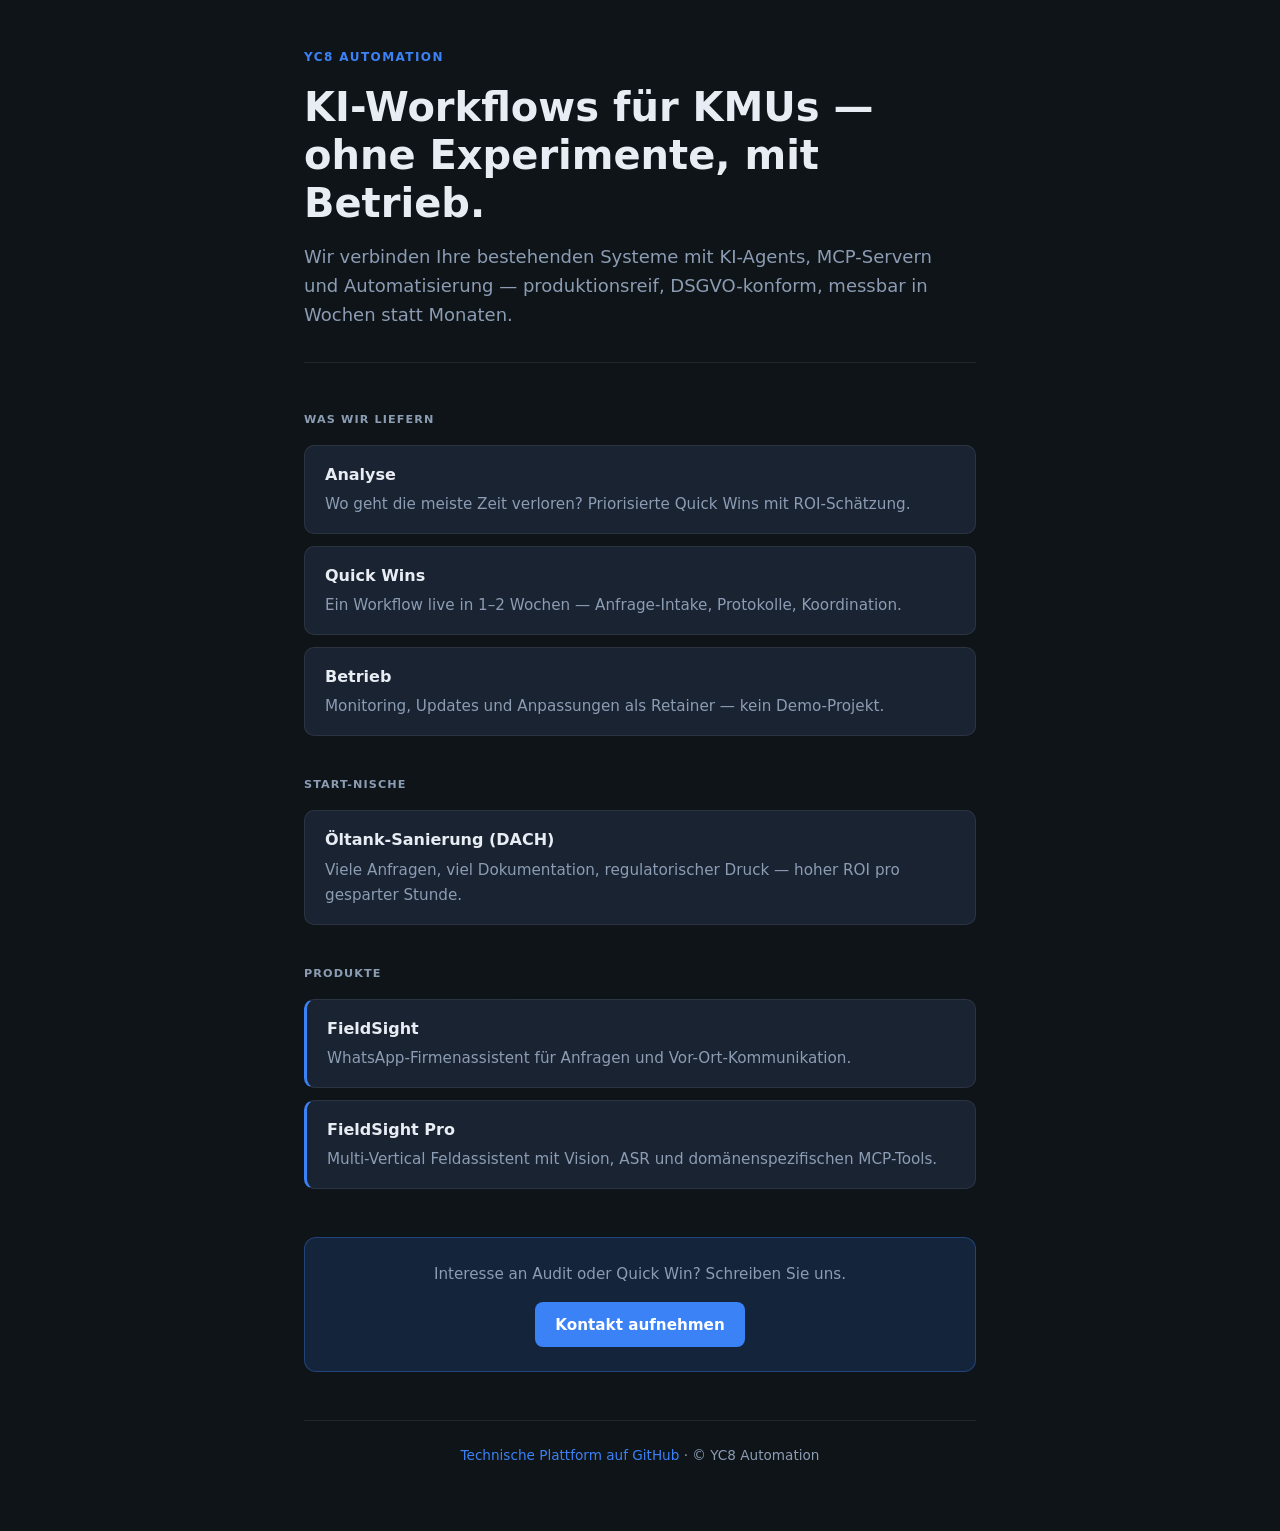
==== index.html @ 68c222c3 "Add simple GitHub Pages presentation site. Single-page landing with value proposition, services, pro" ====
<!DOCTYPE html>
<html lang="de">
<head>
  <meta charset="UTF-8">
  <meta name="viewport" content="width=device-width, initial-scale=1">
  <title>YC8 Automation — KI-Workflows für KMUs</title>
  <meta name="description" content="YC8 Automation verbindet bestehende Systeme mit KI-Agents, MCP-Servern und Workflows — produktionsreif und DSGVO-konform.">
  <style>
    :root {
      --bg: #0f1419;
      --surface: #1a2332;
      --text: #e8edf4;
      --muted: #8b9cb3;
      --accent: #3b82f6;
      --accent-soft: rgba(59, 130, 246, 0.15);
      --border: rgba(255, 255, 255, 0.08);
    }

    * { box-sizing: border-box; margin: 0; padding: 0; }

    body {
      font-family: system-ui, -apple-system, "Segoe UI", Roboto, sans-serif;
      background: var(--bg);
      color: var(--text);
      line-height: 1.6;
      min-height: 100vh;
    }

    .wrap {
      max-width: 720px;
      margin: 0 auto;
      padding: 3rem 1.5rem 4rem;
    }

    header {
      margin-bottom: 3rem;
      padding-bottom: 2rem;
      border-bottom: 1px solid var(--border);
    }

    .logo {
      font-size: 0.75rem;
      font-weight: 600;
      letter-spacing: 0.12em;
      text-transform: uppercase;
      color: var(--accent);
      margin-bottom: 1rem;
    }

    h1 {
      font-size: clamp(1.75rem, 5vw, 2.5rem);
      font-weight: 700;
      line-height: 1.2;
      margin-bottom: 1rem;
    }

    .lead {
      font-size: 1.125rem;
      color: var(--muted);
      max-width: 36em;
    }

    section {
      margin-bottom: 2.5rem;
    }

    h2 {
      font-size: 0.7rem;
      font-weight: 600;
      letter-spacing: 0.1em;
      text-transform: uppercase;
      color: var(--muted);
      margin-bottom: 1rem;
    }

    ul {
      list-style: none;
      display: grid;
      gap: 0.75rem;
    }

    li {
      background: var(--surface);
      border: 1px solid var(--border);
      border-radius: 10px;
      padding: 1rem 1.25rem;
    }

    li strong {
      display: block;
      margin-bottom: 0.25rem;
    }

    li span {
      color: var(--muted);
      font-size: 0.95rem;
    }

    .products li {
      border-left: 3px solid var(--accent);
    }

    .cta {
      margin-top: 3rem;
      padding: 1.5rem;
      background: var(--accent-soft);
      border: 1px solid rgba(59, 130, 246, 0.35);
      border-radius: 12px;
      text-align: center;
    }

    .cta p {
      color: var(--muted);
      margin-bottom: 1rem;
      font-size: 0.95rem;
    }

    a {
      color: var(--accent);
      text-decoration: none;
    }

    a:hover { text-decoration: underline; }

    .btn {
      display: inline-block;
      background: var(--accent);
      color: #fff !important;
      padding: 0.65rem 1.25rem;
      border-radius: 8px;
      font-weight: 600;
      font-size: 0.95rem;
      text-decoration: none !important;
    }

    .btn:hover {
      filter: brightness(1.1);
      text-decoration: none !important;
    }

    footer {
      margin-top: 3rem;
      padding-top: 1.5rem;
      border-top: 1px solid var(--border);
      font-size: 0.85rem;
      color: var(--muted);
      text-align: center;
    }
  </style>
</head>
<body>
  <div class="wrap">
    <header>
      <div class="logo">YC8 Automation</div>
      <h1>KI-Workflows für KMUs — ohne Experimente, mit Betrieb.</h1>
      <p class="lead">
        Wir verbinden Ihre bestehenden Systeme mit KI-Agents, MCP-Servern und Automatisierung —
        produktionsreif, DSGVO-konform, messbar in Wochen statt Monaten.
      </p>
    </header>

    <section>
      <h2>Was wir liefern</h2>
      <ul>
        <li>
          <strong>Analyse</strong>
          <span>Wo geht die meiste Zeit verloren? Priorisierte Quick Wins mit ROI-Schätzung.</span>
        </li>
        <li>
          <strong>Quick Wins</strong>
          <span>Ein Workflow live in 1–2 Wochen — Anfrage-Intake, Protokolle, Koordination.</span>
        </li>
        <li>
          <strong>Betrieb</strong>
          <span>Monitoring, Updates und Anpassungen als Retainer — kein Demo-Projekt.</span>
        </li>
      </ul>
    </section>

    <section>
      <h2>Start-Nische</h2>
      <ul>
        <li>
          <strong>Öltank-Sanierung (DACH)</strong>
          <span>Viele Anfragen, viel Dokumentation, regulatorischer Druck — hoher ROI pro gesparter Stunde.</span>
        </li>
      </ul>
    </section>

    <section>
      <h2>Produkte</h2>
      <ul class="products">
        <li>
          <strong>FieldSight</strong>
          <span>WhatsApp-Firmenassistent für Anfragen und Vor-Ort-Kommunikation.</span>
        </li>
        <li>
          <strong>FieldSight Pro</strong>
          <span>Multi-Vertical Feldassistent mit Vision, ASR und domänenspezifischen MCP-Tools.</span>
        </li>
      </ul>
    </section>

    <div class="cta">
      <p>Interesse an Audit oder Quick Win? Schreiben Sie uns.</p>
      <a class="btn" href="mailto:info@yc8-automation.de">Kontakt aufnehmen</a>
    </div>

    <footer>
      <a href="https://github.com/jaseen67/yc8-automation">Technische Plattform auf GitHub</a>
      · © YC8 Automation
    </footer>
  </div>
</body>
</html>
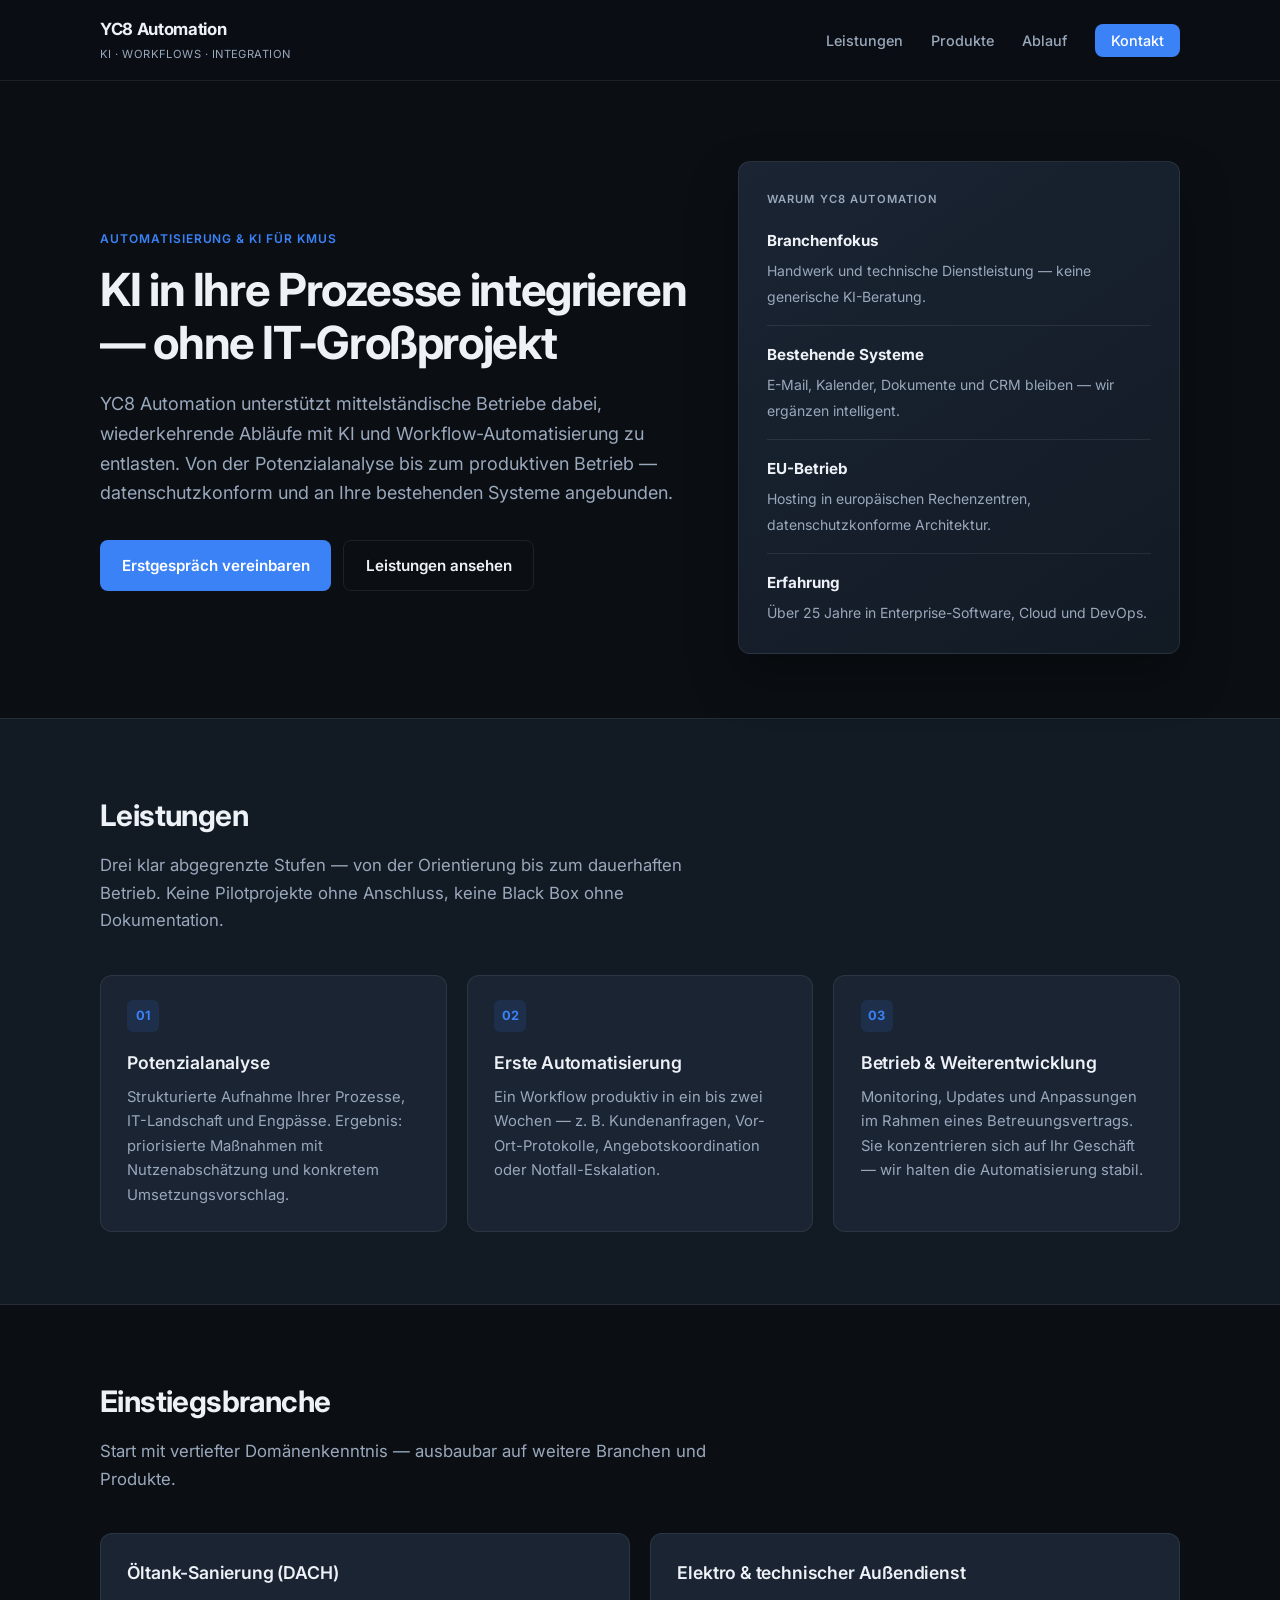
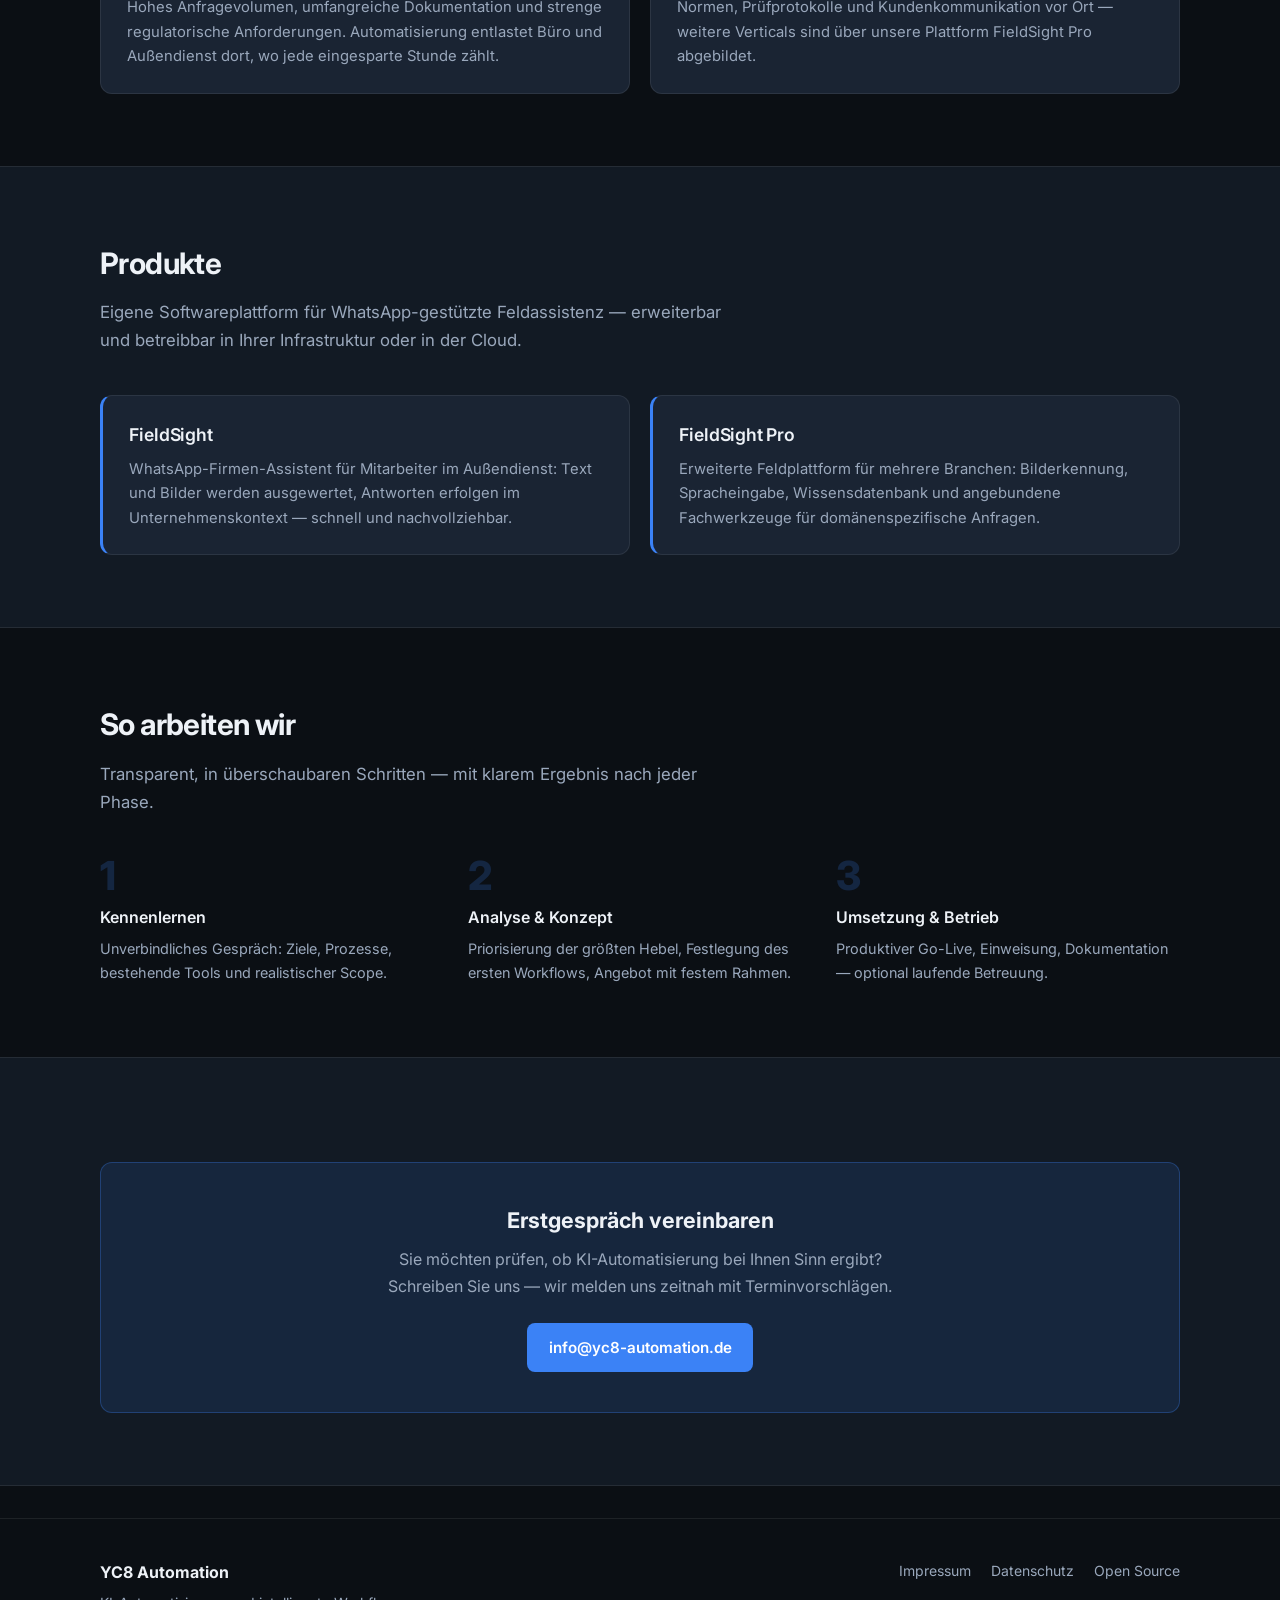
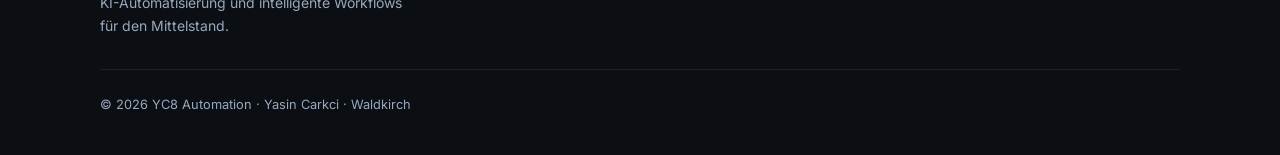
==== commit 0447d7ef: "Professionelle Unternehmenswebsite mit Impressum und Datenschutz. Vollständiges Layout, klare Leistu" ====
--- a/index.html
+++ b/index.html
@@ -3,213 +3,223 @@
 <head>
   <meta charset="UTF-8">
   <meta name="viewport" content="width=device-width, initial-scale=1">
-  <title>YC8 Automation — KI-Workflows für KMUs</title>
-  <meta name="description" content="YC8 Automation verbindet bestehende Systeme mit KI-Agents, MCP-Servern und Workflows — produktionsreif und DSGVO-konform.">
-  <style>
-    :root {
-      --bg: #0f1419;
-      --surface: #1a2332;
-      --text: #e8edf4;
-      --muted: #8b9cb3;
-      --accent: #3b82f6;
-      --accent-soft: rgba(59, 130, 246, 0.15);
-      --border: rgba(255, 255, 255, 0.08);
-    }
-
-    * { box-sizing: border-box; margin: 0; padding: 0; }
-
-    body {
-      font-family: system-ui, -apple-system, "Segoe UI", Roboto, sans-serif;
-      background: var(--bg);
-      color: var(--text);
-      line-height: 1.6;
-      min-height: 100vh;
-    }
-
-    .wrap {
-      max-width: 720px;
-      margin: 0 auto;
-      padding: 3rem 1.5rem 4rem;
-    }
-
-    header {
-      margin-bottom: 3rem;
-      padding-bottom: 2rem;
-      border-bottom: 1px solid var(--border);
-    }
-
-    .logo {
-      font-size: 0.75rem;
-      font-weight: 600;
-      letter-spacing: 0.12em;
-      text-transform: uppercase;
-      color: var(--accent);
-      margin-bottom: 1rem;
-    }
-
-    h1 {
-      font-size: clamp(1.75rem, 5vw, 2.5rem);
-      font-weight: 700;
-      line-height: 1.2;
-      margin-bottom: 1rem;
-    }
-
-    .lead {
-      font-size: 1.125rem;
-      color: var(--muted);
-      max-width: 36em;
-    }
-
-    section {
-      margin-bottom: 2.5rem;
-    }
-
-    h2 {
-      font-size: 0.7rem;
-      font-weight: 600;
-      letter-spacing: 0.1em;
-      text-transform: uppercase;
-      color: var(--muted);
-      margin-bottom: 1rem;
-    }
-
-    ul {
-      list-style: none;
-      display: grid;
-      gap: 0.75rem;
-    }
-
-    li {
-      background: var(--surface);
-      border: 1px solid var(--border);
-      border-radius: 10px;
-      padding: 1rem 1.25rem;
-    }
-
-    li strong {
-      display: block;
-      margin-bottom: 0.25rem;
-    }
-
-    li span {
-      color: var(--muted);
-      font-size: 0.95rem;
-    }
-
-    .products li {
-      border-left: 3px solid var(--accent);
-    }
-
-    .cta {
-      margin-top: 3rem;
-      padding: 1.5rem;
-      background: var(--accent-soft);
-      border: 1px solid rgba(59, 130, 246, 0.35);
-      border-radius: 12px;
-      text-align: center;
-    }
-
-    .cta p {
-      color: var(--muted);
-      margin-bottom: 1rem;
-      font-size: 0.95rem;
-    }
-
-    a {
-      color: var(--accent);
-      text-decoration: none;
-    }
-
-    a:hover { text-decoration: underline; }
-
-    .btn {
-      display: inline-block;
-      background: var(--accent);
-      color: #fff !important;
-      padding: 0.65rem 1.25rem;
-      border-radius: 8px;
-      font-weight: 600;
-      font-size: 0.95rem;
-      text-decoration: none !important;
-    }
-
-    .btn:hover {
-      filter: brightness(1.1);
-      text-decoration: none !important;
-    }
-
-    footer {
-      margin-top: 3rem;
-      padding-top: 1.5rem;
-      border-top: 1px solid var(--border);
-      font-size: 0.85rem;
-      color: var(--muted);
-      text-align: center;
-    }
-  </style>
+  <title>YC8 Automation — KI-Automatisierung für den Mittelstand</title>
+  <meta name="description" content="YC8 Automation integriert KI und Automatisierung in bestehende Prozesse — von der Potenzialanalyse bis zum laufenden Betrieb. Schwerpunkt Handwerk und technische Dienstleistung.">
+  <meta property="og:title" content="YC8 Automation">
+  <meta property="og:description" content="KI-Automatisierung für den Mittelstand — planbar umgesetzt, dauerhaft betrieben.">
+  <meta property="og:type" content="website">
+  <meta property="og:url" content="https://jaseen67.github.io/yc8-automation-official/">
+  <link rel="preconnect" href="https://fonts.googleapis.com">
+  <link rel="preconnect" href="https://fonts.gstatic.com" crossorigin>
+  <link href="https://fonts.googleapis.com/css2?family=Inter:wght@400;500;600;700&display=swap" rel="stylesheet">
+  <link rel="stylesheet" href="assets/style.css">
+  <link rel="icon" href="data:image/svg+xml,<svg xmlns='http://www.w3.org/2000/svg' viewBox='0 0 100 100'><text y='.9em' font-size='90'>⚡</text></svg>">
 </head>
 <body>
-  <div class="wrap">
-    <header>
-      <div class="logo">YC8 Automation</div>
-      <h1>KI-Workflows für KMUs — ohne Experimente, mit Betrieb.</h1>
-      <p class="lead">
-        Wir verbinden Ihre bestehenden Systeme mit KI-Agents, MCP-Servern und Automatisierung —
-        produktionsreif, DSGVO-konform, messbar in Wochen statt Monaten.
-      </p>
-    </header>
-
-    <section>
-      <h2>Was wir liefern</h2>
-      <ul>
-        <li>
-          <strong>Analyse</strong>
-          <span>Wo geht die meiste Zeit verloren? Priorisierte Quick Wins mit ROI-Schätzung.</span>
-        </li>
-        <li>
-          <strong>Quick Wins</strong>
-          <span>Ein Workflow live in 1–2 Wochen — Anfrage-Intake, Protokolle, Koordination.</span>
-        </li>
-        <li>
-          <strong>Betrieb</strong>
-          <span>Monitoring, Updates und Anpassungen als Retainer — kein Demo-Projekt.</span>
-        </li>
+  <header class="site-header">
+    <div class="container header-inner">
+      <a class="brand" href="index.html">
+        <span class="brand-name">YC8 Automation</span>
+        <span class="brand-tag">KI · Workflows · Integration</span>
+      </a>
+      <button class="menu-toggle" type="button" aria-label="Menü" onclick="document.querySelector('.nav').classList.toggle('open')">Menü</button>
+      <nav>
+        <ul class="nav">
+          <li><a href="#leistungen">Leistungen</a></li>
+          <li><a href="#produkte">Produkte</a></li>
+          <li><a href="#ablauf">Ablauf</a></li>
+          <li><a class="nav-cta" href="#kontakt">Kontakt</a></li>
+        </ul>
+      </nav>
+    </div>
+  </header>
+
+  <main>
+    <section class="hero">
+      <div class="container hero-grid">
+        <div>
+          <span class="eyebrow">Automatisierung &amp; KI für KMUs</span>
+          <h1>KI in Ihre Prozesse integrieren — ohne IT-Großprojekt</h1>
+          <p class="hero-lead">
+            YC8 Automation unterstützt mittelständische Betriebe dabei, wiederkehrende Abläufe
+            mit KI und Workflow-Automatisierung zu entlasten. Von der Potenzialanalyse bis zum
+            produktiven Betrieb — datenschutzkonform und an Ihre bestehenden Systeme angebunden.
+          </p>
+          <div class="hero-actions">
+            <a class="btn btn-primary" href="#kontakt">Erstgespräch vereinbaren</a>
+            <a class="btn btn-secondary" href="#leistungen">Leistungen ansehen</a>
+          </div>
+        </div>
+        <aside class="hero-card" aria-label="Kernversprechen">
+          <h2>Warum YC8 Automation</h2>
+          <ul class="stat-list">
+            <li>
+              <strong>Branchenfokus</strong>
+              <span>Handwerk und technische Dienstleistung — keine generische KI-Beratung.</span>
+            </li>
+            <li>
+              <strong>Bestehende Systeme</strong>
+              <span>E-Mail, Kalender, Dokumente und CRM bleiben — wir ergänzen intelligent.</span>
+            </li>
+            <li>
+              <strong>EU-Betrieb</strong>
+              <span>Hosting in europäischen Rechenzentren, datenschutzkonforme Architektur.</span>
+            </li>
+            <li>
+              <strong>Erfahrung</strong>
+              <span>Über 25 Jahre in Enterprise-Software, Cloud und DevOps.</span>
+            </li>
+          </ul>
+        </aside>
+      </div>
+    </section>
+
+    <section class="section section-alt" id="leistungen">
+      <div class="container">
+        <div class="section-header">
+          <h2>Leistungen</h2>
+          <p>
+            Drei klar abgegrenzte Stufen — von der Orientierung bis zum dauerhaften Betrieb.
+            Keine Pilotprojekte ohne Anschluss, keine Black Box ohne Dokumentation.
+          </p>
+        </div>
+        <div class="card-grid cols-3">
+          <article class="card">
+            <span class="card-num">01</span>
+            <h3>Potenzialanalyse</h3>
+            <p>
+              Strukturierte Aufnahme Ihrer Prozesse, IT-Landschaft und Engpässe.
+              Ergebnis: priorisierte Maßnahmen mit Nutzenabschätzung und konkretem Umsetzungsvorschlag.
+            </p>
+          </article>
+          <article class="card">
+            <span class="card-num">02</span>
+            <h3>Erste Automatisierung</h3>
+            <p>
+              Ein Workflow produktiv in ein bis zwei Wochen — z.&nbsp;B. Kundenanfragen,
+              Vor-Ort-Protokolle, Angebotskoordination oder Notfall-Eskalation.
+            </p>
+          </article>
+          <article class="card">
+            <span class="card-num">03</span>
+            <h3>Betrieb &amp; Weiterentwicklung</h3>
+            <p>
+              Monitoring, Updates und Anpassungen im Rahmen eines Betreuungsvertrags.
+              Sie konzentrieren sich auf Ihr Geschäft — wir halten die Automatisierung stabil.
+            </p>
+          </article>
+        </div>
+      </div>
+    </section>
+
+    <section class="section">
+      <div class="container">
+        <div class="section-header">
+          <h2>Einstiegsbranche</h2>
+          <p>
+            Start mit vertiefter Domänenkenntnis — ausbaubar auf weitere Branchen und Produkte.
+          </p>
+        </div>
+        <div class="card-grid cols-2">
+          <article class="card">
+            <h3>Öltank-Sanierung (DACH)</h3>
+            <p>
+              Hohes Anfragevolumen, umfangreiche Dokumentation und strenge regulatorische Anforderungen.
+              Automatisierung entlastet Büro und Außendienst dort, wo jede eingesparte Stunde zählt.
+            </p>
+          </article>
+          <article class="card">
+            <h3>Elektro &amp; technischer Außendienst</h3>
+            <p>
+              Normen, Prüfprotokolle und Kundenkommunikation vor Ort — weitere Verticals
+              sind über unsere Plattform FieldSight Pro abgebildet.
+            </p>
+          </article>
+        </div>
+      </div>
+    </section>
+
+    <section class="section section-alt" id="produkte">
+      <div class="container">
+        <div class="section-header">
+          <h2>Produkte</h2>
+          <p>
+            Eigene Softwareplattform für WhatsApp-gestützte Feldassistenz — erweiterbar
+            und betreibbar in Ihrer Infrastruktur oder in der Cloud.
+          </p>
+        </div>
+        <div class="card-grid cols-2">
+          <article class="card product-card">
+            <h3>FieldSight</h3>
+            <p>
+              WhatsApp-Firmen-Assistent für Mitarbeiter im Außendienst: Text und Bilder werden
+              ausgewertet, Antworten erfolgen im Unternehmenskontext — schnell und nachvollziehbar.
+            </p>
+          </article>
+          <article class="card product-card">
+            <h3>FieldSight Pro</h3>
+            <p>
+              Erweiterte Feldplattform für mehrere Branchen: Bilderkennung, Spracheingabe,
+              Wissensdatenbank und angebundene Fachwerkzeuge für domänenspezifische Anfragen.
+            </p>
+          </article>
+        </div>
+      </div>
+    </section>
+
+    <section class="section" id="ablauf">
+      <div class="container">
+        <div class="section-header">
+          <h2>So arbeiten wir</h2>
+          <p>Transparent, in überschaubaren Schritten — mit klarem Ergebnis nach jeder Phase.</p>
+        </div>
+        <div class="steps">
+          <div class="step">
+            <div class="step-num">1</div>
+            <h3>Kennenlernen</h3>
+            <p>Unverbindliches Gespräch: Ziele, Prozesse, bestehende Tools und realistischer Scope.</p>
+          </div>
+          <div class="step">
+            <div class="step-num">2</div>
+            <h3>Analyse &amp; Konzept</h3>
+            <p>Priorisierung der größten Hebel, Festlegung des ersten Workflows, Angebot mit festem Rahmen.</p>
+          </div>
+          <div class="step">
+            <div class="step-num">3</div>
+            <h3>Umsetzung &amp; Betrieb</h3>
+            <p>Produktiver Go-Live, Einweisung, Dokumentation — optional laufende Betreuung.</p>
+          </div>
+        </div>
+      </div>
+    </section>
+
+    <section class="section section-alt" id="kontakt">
+      <div class="container">
+        <div class="cta-band">
+          <h2>Erstgespräch vereinbaren</h2>
+          <p>
+            Sie möchten prüfen, ob KI-Automatisierung bei Ihnen Sinn ergibt?
+            Schreiben Sie uns — wir melden uns zeitnah mit Terminvorschlägen.
+          </p>
+          <a class="btn btn-primary" href="mailto:info@yc8-automation.de?subject=Anfrage%20YC8%20Automation">info@yc8-automation.de</a>
+        </div>
+      </div>
+    </section>
+  </main>
+
+  <footer class="site-footer">
+    <div class="container footer-grid">
+      <div class="footer-brand">
+        <strong>YC8 Automation</strong>
+        <p>KI-Automatisierung und intelligente Workflows für den Mittelstand.</p>
+      </div>
+      <ul class="footer-links">
+        <li><a href="impressum.html">Impressum</a></li>
+        <li><a href="datenschutz.html">Datenschutz</a></li>
+        <li><a href="https://github.com/jaseen67/yc8-automation" rel="noopener">Open Source</a></li>
       </ul>
-    </section>
-
-    <section>
-      <h2>Start-Nische</h2>
-      <ul>
-        <li>
-          <strong>Öltank-Sanierung (DACH)</strong>
-          <span>Viele Anfragen, viel Dokumentation, regulatorischer Druck — hoher ROI pro gesparter Stunde.</span>
-        </li>
-      </ul>
-    </section>
-
-    <section>
-      <h2>Produkte</h2>
-      <ul class="products">
-        <li>
-          <strong>FieldSight</strong>
-          <span>WhatsApp-Firmenassistent für Anfragen und Vor-Ort-Kommunikation.</span>
-        </li>
-        <li>
-          <strong>FieldSight Pro</strong>
-          <span>Multi-Vertical Feldassistent mit Vision, ASR und domänenspezifischen MCP-Tools.</span>
-        </li>
-      </ul>
-    </section>
-
-    <div class="cta">
-      <p>Interesse an Audit oder Quick Win? Schreiben Sie uns.</p>
-      <a class="btn" href="mailto:info@yc8-automation.de">Kontakt aufnehmen</a>
+      <p class="footer-copy">© 2026 YC8 Automation · Yasin Carkci · Waldkirch</p>
     </div>
-
-    <footer>
-      <a href="https://github.com/jaseen67/yc8-automation">Technische Plattform auf GitHub</a>
-      · © YC8 Automation
-    </footer>
-  </div>
+  </footer>
 </body>
 </html>
--- a/assets/style.css
+++ b/assets/style.css
@@ -0,0 +1,526 @@
+:root {
+  --bg: #0b0f14;
+  --bg-elevated: #121a24;
+  --surface: #1a2433;
+  --surface-hover: #1f2b3d;
+  --text: #eef2f7;
+  --text-secondary: #9aa8bc;
+  --accent: #3b82f6;
+  --accent-hover: #2563eb;
+  --accent-muted: rgba(59, 130, 246, 0.12);
+  --border: rgba(255, 255, 255, 0.08);
+  --radius: 12px;
+  --radius-sm: 8px;
+  --shadow: 0 24px 48px rgba(0, 0, 0, 0.35);
+  --max: 1080px;
+  --font: "Inter", system-ui, -apple-system, "Segoe UI", Roboto, sans-serif;
+}
+
+*,
+*::before,
+*::after {
+  box-sizing: border-box;
+  margin: 0;
+  padding: 0;
+}
+
+html {
+  scroll-behavior: smooth;
+}
+
+body {
+  font-family: var(--font);
+  background: var(--bg);
+  color: var(--text);
+  line-height: 1.65;
+  font-size: 1rem;
+  -webkit-font-smoothing: antialiased;
+}
+
+a {
+  color: var(--accent);
+  text-decoration: none;
+}
+
+a:hover {
+  text-decoration: underline;
+}
+
+img {
+  max-width: 100%;
+  display: block;
+}
+
+.container {
+  width: min(100% - 2.5rem, var(--max));
+  margin-inline: auto;
+}
+
+/* —— Header —— */
+.site-header {
+  position: sticky;
+  top: 0;
+  z-index: 100;
+  background: rgba(11, 15, 20, 0.85);
+  backdrop-filter: blur(12px);
+  border-bottom: 1px solid var(--border);
+}
+
+.header-inner {
+  display: flex;
+  align-items: center;
+  justify-content: space-between;
+  gap: 1.5rem;
+  padding: 1rem 0;
+}
+
+.brand {
+  display: flex;
+  flex-direction: column;
+  gap: 0.1rem;
+  color: var(--text);
+  text-decoration: none !important;
+}
+
+.brand:hover {
+  text-decoration: none !important;
+}
+
+.brand-name {
+  font-weight: 700;
+  font-size: 1.05rem;
+  letter-spacing: -0.02em;
+}
+
+.brand-tag {
+  font-size: 0.7rem;
+  color: var(--text-secondary);
+  letter-spacing: 0.04em;
+  text-transform: uppercase;
+}
+
+.nav {
+  display: flex;
+  align-items: center;
+  gap: 1.75rem;
+  list-style: none;
+}
+
+.nav a {
+  color: var(--text-secondary);
+  font-size: 0.9rem;
+  font-weight: 500;
+  text-decoration: none;
+}
+
+.nav a:hover {
+  color: var(--text);
+  text-decoration: none;
+}
+
+.nav-cta {
+  color: #fff !important;
+  background: var(--accent);
+  padding: 0.5rem 1rem;
+  border-radius: var(--radius-sm);
+  font-weight: 600;
+}
+
+.nav-cta:hover {
+  background: var(--accent-hover);
+}
+
+.menu-toggle {
+  display: none;
+  background: none;
+  border: 1px solid var(--border);
+  color: var(--text);
+  padding: 0.4rem 0.65rem;
+  border-radius: var(--radius-sm);
+  cursor: pointer;
+  font-size: 0.85rem;
+}
+
+/* —— Hero —— */
+.hero {
+  padding: 5rem 0 4rem;
+}
+
+.hero-grid {
+  display: grid;
+  gap: 2.5rem;
+  align-items: center;
+}
+
+@media (min-width: 860px) {
+  .hero-grid {
+    grid-template-columns: 1.15fr 0.85fr;
+  }
+}
+
+.eyebrow {
+  display: inline-block;
+  font-size: 0.75rem;
+  font-weight: 600;
+  letter-spacing: 0.08em;
+  text-transform: uppercase;
+  color: var(--accent);
+  margin-bottom: 1rem;
+}
+
+.hero h1 {
+  font-size: clamp(2rem, 4.5vw, 2.85rem);
+  font-weight: 700;
+  line-height: 1.15;
+  letter-spacing: -0.03em;
+  margin-bottom: 1.25rem;
+}
+
+.hero-lead {
+  font-size: 1.125rem;
+  color: var(--text-secondary);
+  max-width: 34em;
+  margin-bottom: 2rem;
+}
+
+.hero-actions {
+  display: flex;
+  flex-wrap: wrap;
+  gap: 0.75rem;
+}
+
+.btn {
+  display: inline-flex;
+  align-items: center;
+  justify-content: center;
+  padding: 0.75rem 1.35rem;
+  border-radius: var(--radius-sm);
+  font-weight: 600;
+  font-size: 0.95rem;
+  text-decoration: none !important;
+  transition: filter 0.15s, background 0.15s;
+}
+
+.btn-primary {
+  background: var(--accent);
+  color: #fff !important;
+}
+
+.btn-primary:hover {
+  background: var(--accent-hover);
+  filter: none;
+}
+
+.btn-secondary {
+  background: transparent;
+  color: var(--text) !important;
+  border: 1px solid var(--border);
+}
+
+.btn-secondary:hover {
+  background: var(--surface);
+}
+
+.hero-card {
+  background: linear-gradient(145deg, var(--surface) 0%, var(--bg-elevated) 100%);
+  border: 1px solid var(--border);
+  border-radius: var(--radius);
+  padding: 1.75rem;
+  box-shadow: var(--shadow);
+}
+
+.hero-card h2 {
+  font-size: 0.7rem;
+  font-weight: 600;
+  letter-spacing: 0.1em;
+  text-transform: uppercase;
+  color: var(--text-secondary);
+  margin-bottom: 1.25rem;
+}
+
+.stat-list {
+  list-style: none;
+  display: grid;
+  gap: 1rem;
+}
+
+.stat-list li {
+  padding-bottom: 1rem;
+  border-bottom: 1px solid var(--border);
+}
+
+.stat-list li:last-child {
+  padding-bottom: 0;
+  border-bottom: none;
+}
+
+.stat-list strong {
+  display: block;
+  font-size: 0.95rem;
+  margin-bottom: 0.2rem;
+}
+
+.stat-list span {
+  font-size: 0.875rem;
+  color: var(--text-secondary);
+}
+
+/* —— Sections —— */
+.section {
+  padding: 4.5rem 0;
+}
+
+.section-alt {
+  background: var(--bg-elevated);
+  border-block: 1px solid var(--border);
+}
+
+.section-header {
+  max-width: 40em;
+  margin-bottom: 2.5rem;
+}
+
+.section-header h2 {
+  font-size: clamp(1.5rem, 3vw, 1.85rem);
+  font-weight: 700;
+  letter-spacing: -0.02em;
+  margin-bottom: 0.75rem;
+}
+
+.section-header p {
+  color: var(--text-secondary);
+  font-size: 1.05rem;
+}
+
+.card-grid {
+  display: grid;
+  gap: 1.25rem;
+}
+
+@media (min-width: 700px) {
+  .card-grid.cols-3 {
+    grid-template-columns: repeat(3, 1fr);
+  }
+
+  .card-grid.cols-2 {
+    grid-template-columns: repeat(2, 1fr);
+  }
+}
+
+.card {
+  background: var(--surface);
+  border: 1px solid var(--border);
+  border-radius: var(--radius);
+  padding: 1.5rem 1.65rem;
+  transition: border-color 0.15s, background 0.15s;
+}
+
+.card:hover {
+  border-color: rgba(59, 130, 246, 0.35);
+  background: var(--surface-hover);
+}
+
+.card-num {
+  display: inline-flex;
+  align-items: center;
+  justify-content: center;
+  width: 2rem;
+  height: 2rem;
+  border-radius: 6px;
+  background: var(--accent-muted);
+  color: var(--accent);
+  font-size: 0.8rem;
+  font-weight: 700;
+  margin-bottom: 1rem;
+}
+
+.card h3 {
+  font-size: 1.1rem;
+  font-weight: 600;
+  margin-bottom: 0.5rem;
+  letter-spacing: -0.01em;
+}
+
+.card p {
+  font-size: 0.925rem;
+  color: var(--text-secondary);
+}
+
+.product-card {
+  border-left: 3px solid var(--accent);
+}
+
+.steps {
+  display: grid;
+  gap: 1.5rem;
+}
+
+@media (min-width: 700px) {
+  .steps {
+    grid-template-columns: repeat(3, 1fr);
+  }
+}
+
+.step {
+  position: relative;
+}
+
+.step-num {
+  font-size: 2.5rem;
+  font-weight: 800;
+  color: rgba(59, 130, 246, 0.2);
+  line-height: 1;
+  margin-bottom: 0.5rem;
+}
+
+.step h3 {
+  font-size: 1rem;
+  font-weight: 600;
+  margin-bottom: 0.4rem;
+}
+
+.step p {
+  font-size: 0.9rem;
+  color: var(--text-secondary);
+}
+
+/* —— CTA band —— */
+.cta-band {
+  margin: 2rem 0 0;
+  padding: 2.5rem 2rem;
+  text-align: center;
+  background: var(--accent-muted);
+  border: 1px solid rgba(59, 130, 246, 0.3);
+  border-radius: var(--radius);
+}
+
+.cta-band h2 {
+  font-size: 1.35rem;
+  font-weight: 700;
+  margin-bottom: 0.5rem;
+}
+
+.cta-band p {
+  color: var(--text-secondary);
+  margin-bottom: 1.5rem;
+  max-width: 32em;
+  margin-inline: auto;
+}
+
+/* —— Footer —— */
+.site-footer {
+  padding: 2.5rem 0;
+  border-top: 1px solid var(--border);
+  margin-top: 2rem;
+}
+
+.footer-grid {
+  display: flex;
+  flex-wrap: wrap;
+  justify-content: space-between;
+  gap: 1.5rem;
+  align-items: start;
+}
+
+.footer-brand p {
+  font-size: 0.875rem;
+  color: var(--text-secondary);
+  margin-top: 0.35rem;
+  max-width: 22em;
+}
+
+.footer-links {
+  display: flex;
+  flex-wrap: wrap;
+  gap: 1.25rem;
+  list-style: none;
+  font-size: 0.875rem;
+}
+
+.footer-links a {
+  color: var(--text-secondary);
+}
+
+.footer-links a:hover {
+  color: var(--text);
+}
+
+.footer-copy {
+  width: 100%;
+  padding-top: 1.5rem;
+  margin-top: 0.5rem;
+  border-top: 1px solid var(--border);
+  font-size: 0.8rem;
+  color: var(--text-secondary);
+}
+
+/* —— Legal pages —— */
+.legal-page {
+  padding: 3rem 0 4rem;
+}
+
+.legal-page h1 {
+  font-size: 1.85rem;
+  font-weight: 700;
+  margin-bottom: 0.5rem;
+}
+
+.legal-updated {
+  font-size: 0.875rem;
+  color: var(--text-secondary);
+  margin-bottom: 2.5rem;
+}
+
+.legal-page h2 {
+  font-size: 1.05rem;
+  font-weight: 600;
+  margin: 2rem 0 0.65rem;
+  color: var(--text);
+}
+
+.legal-page p,
+.legal-page li {
+  color: var(--text-secondary);
+  font-size: 0.95rem;
+  margin-bottom: 0.65rem;
+}
+
+.legal-page ul {
+  padding-left: 1.25rem;
+  margin-bottom: 1rem;
+}
+
+.back-link {
+  display: inline-block;
+  font-size: 0.9rem;
+  margin-bottom: 2rem;
+  color: var(--text-secondary);
+}
+
+@media (max-width: 768px) {
+  .nav {
+    display: none;
+  }
+
+  .menu-toggle {
+    display: block;
+  }
+
+  .nav.open {
+    display: flex;
+    flex-direction: column;
+    position: absolute;
+    top: 100%;
+    left: 0;
+    right: 0;
+    background: var(--bg-elevated);
+    border-bottom: 1px solid var(--border);
+    padding: 1rem 1.25rem 1.25rem;
+    gap: 1rem;
+  }
+
+  .header-inner {
+    position: relative;
+    flex-wrap: wrap;
+  }
+}
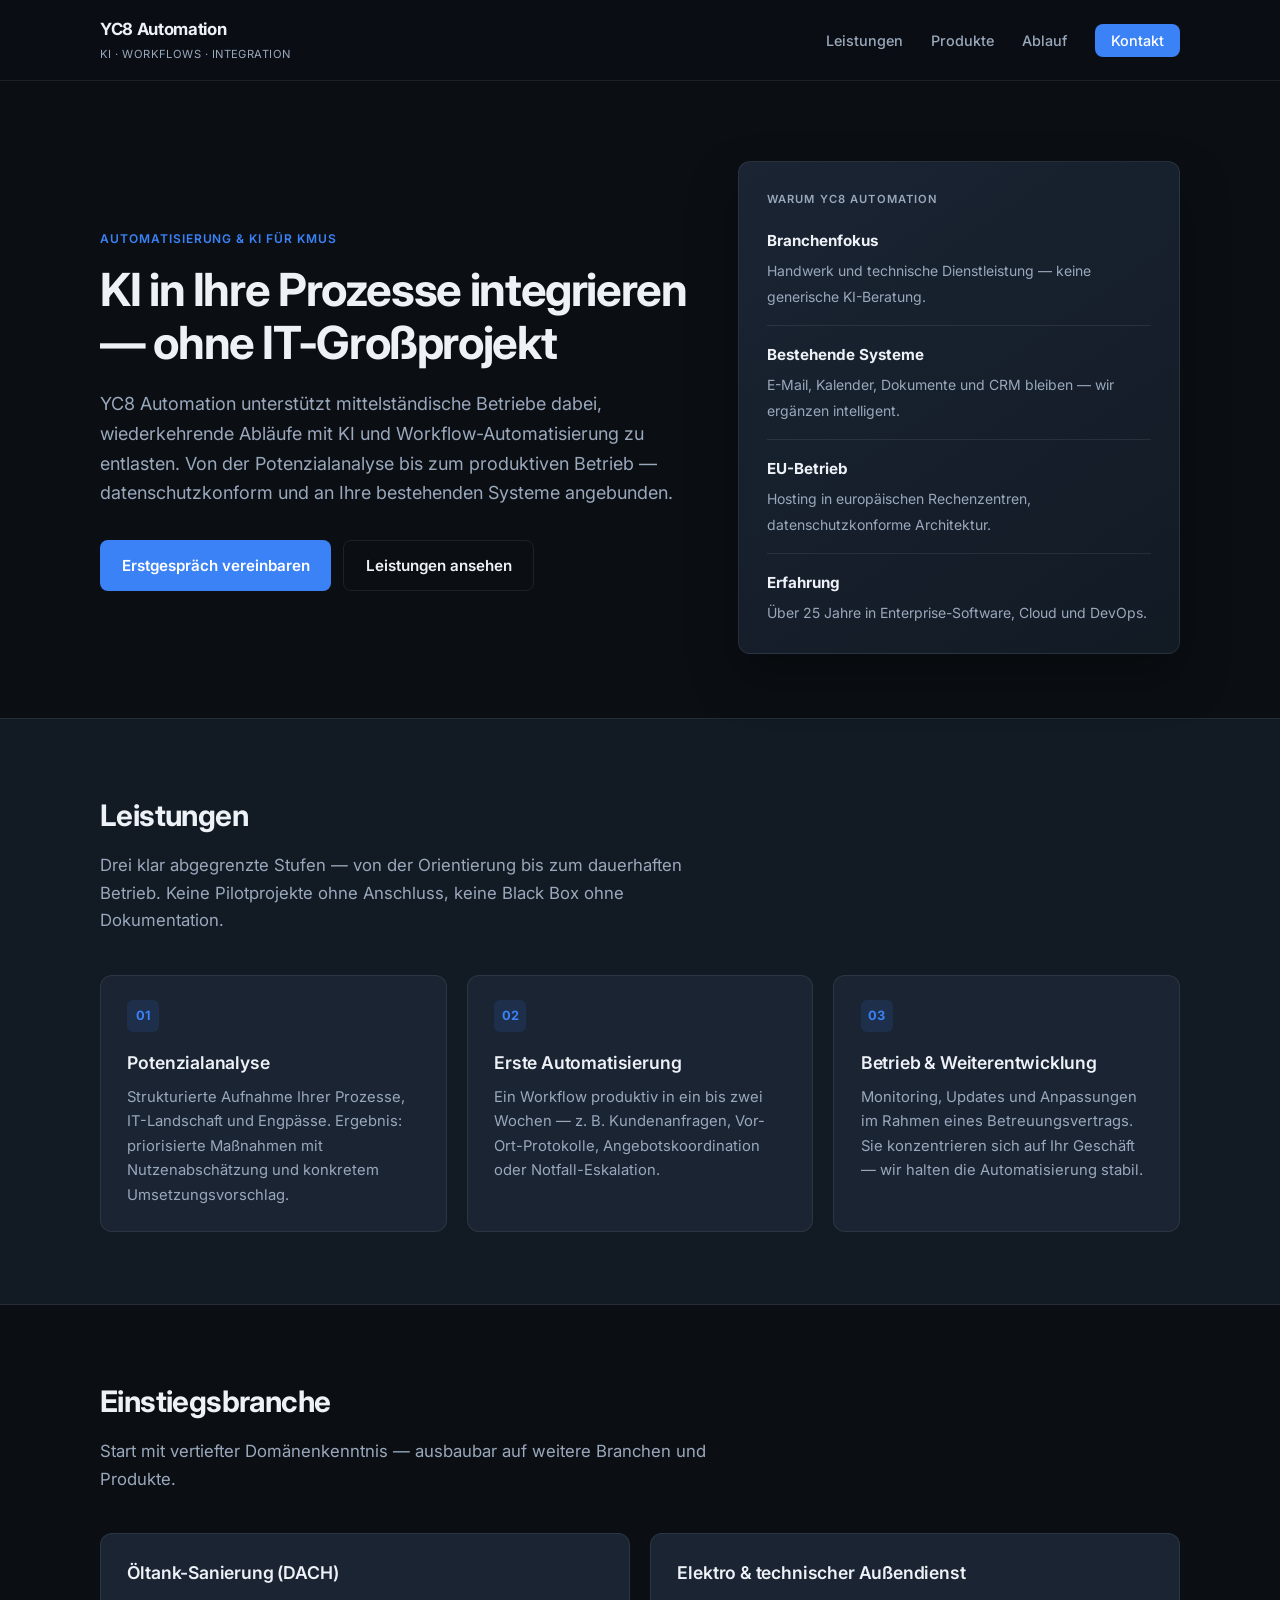
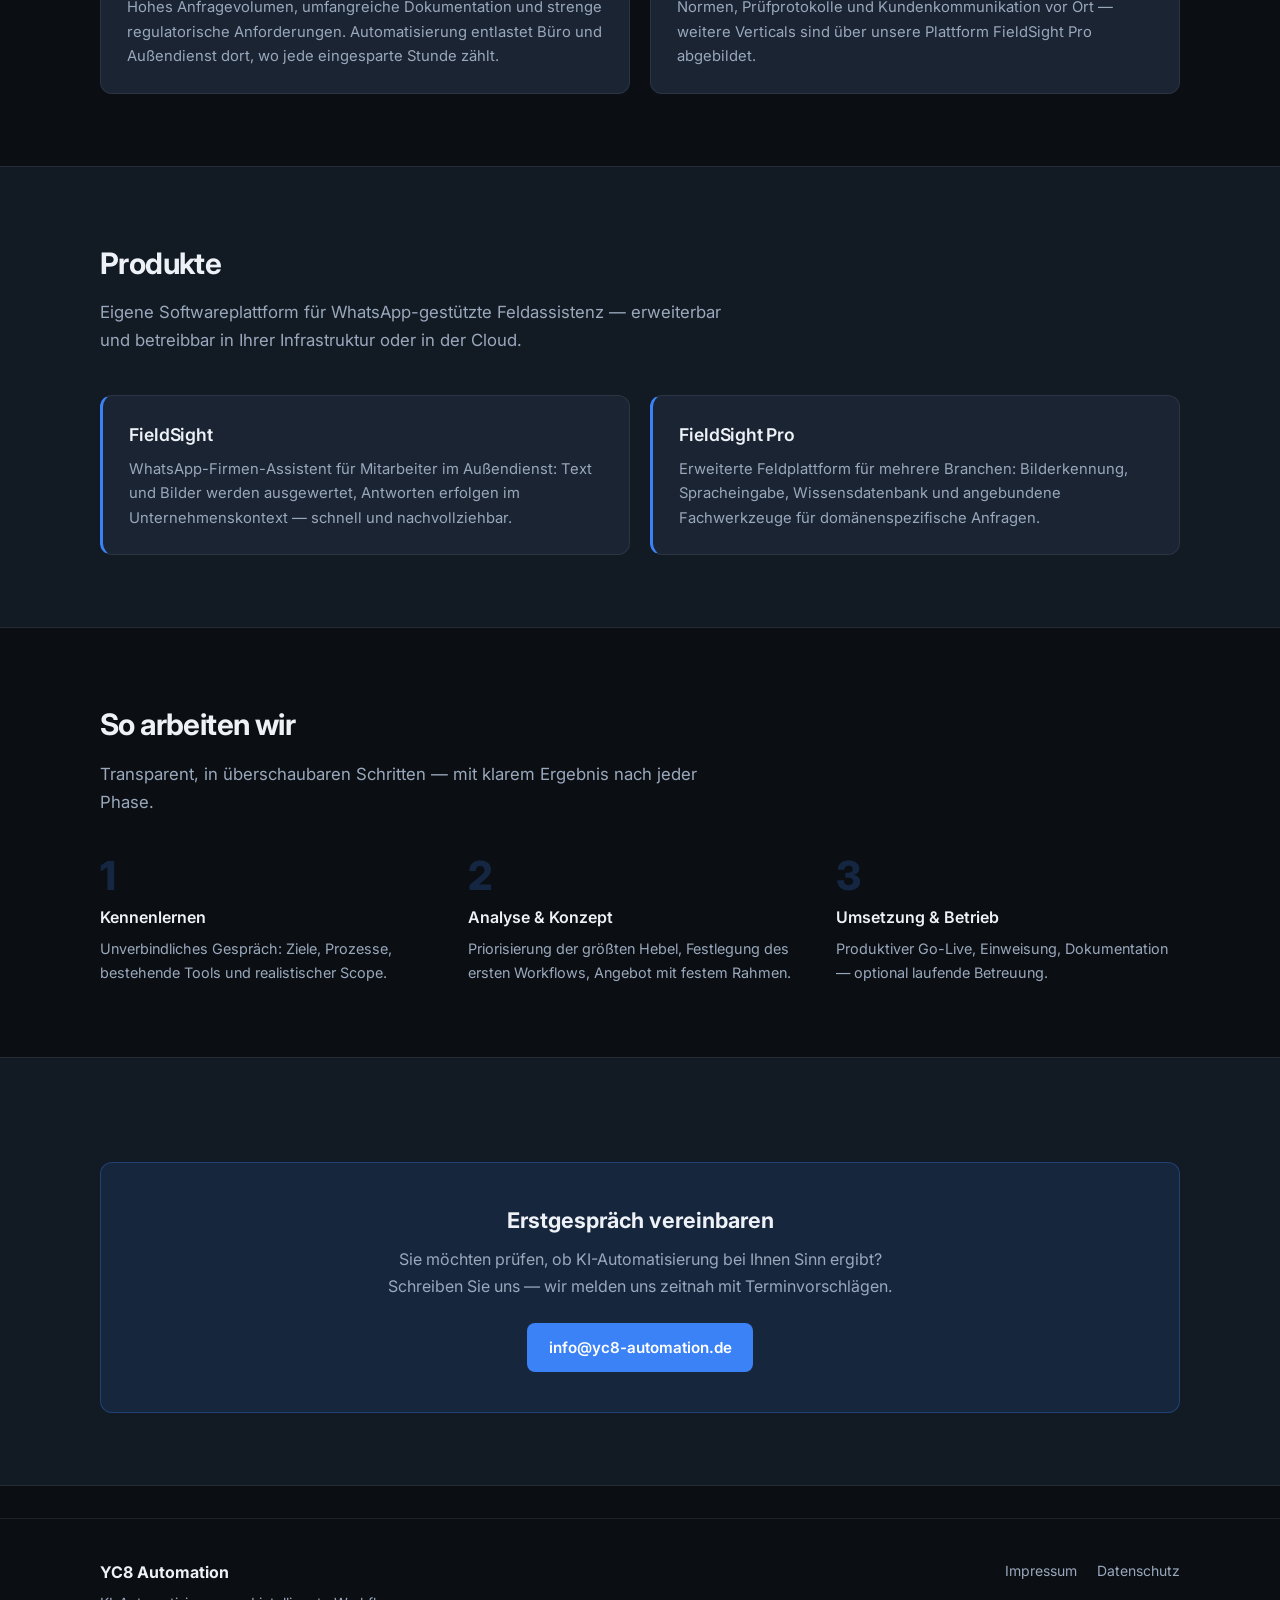
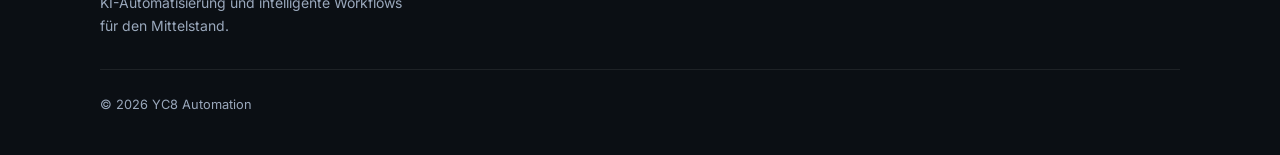
==== commit 1e25e50e: "Persönliche Angaben von der Website entfernen. Nur noch YC8 Automation und Kontakt-E-Mail öffentlich" ====
--- a/index.html
+++ b/index.html
@@ -216,9 +216,8 @@
       <ul class="footer-links">
         <li><a href="impressum.html">Impressum</a></li>
         <li><a href="datenschutz.html">Datenschutz</a></li>
-        <li><a href="https://github.com/jaseen67/yc8-automation" rel="noopener">Open Source</a></li>
       </ul>
-      <p class="footer-copy">© 2026 YC8 Automation · Yasin Carkci · Waldkirch</p>
+      <p class="footer-copy">© 2026 YC8 Automation</p>
     </div>
   </footer>
 </body>
